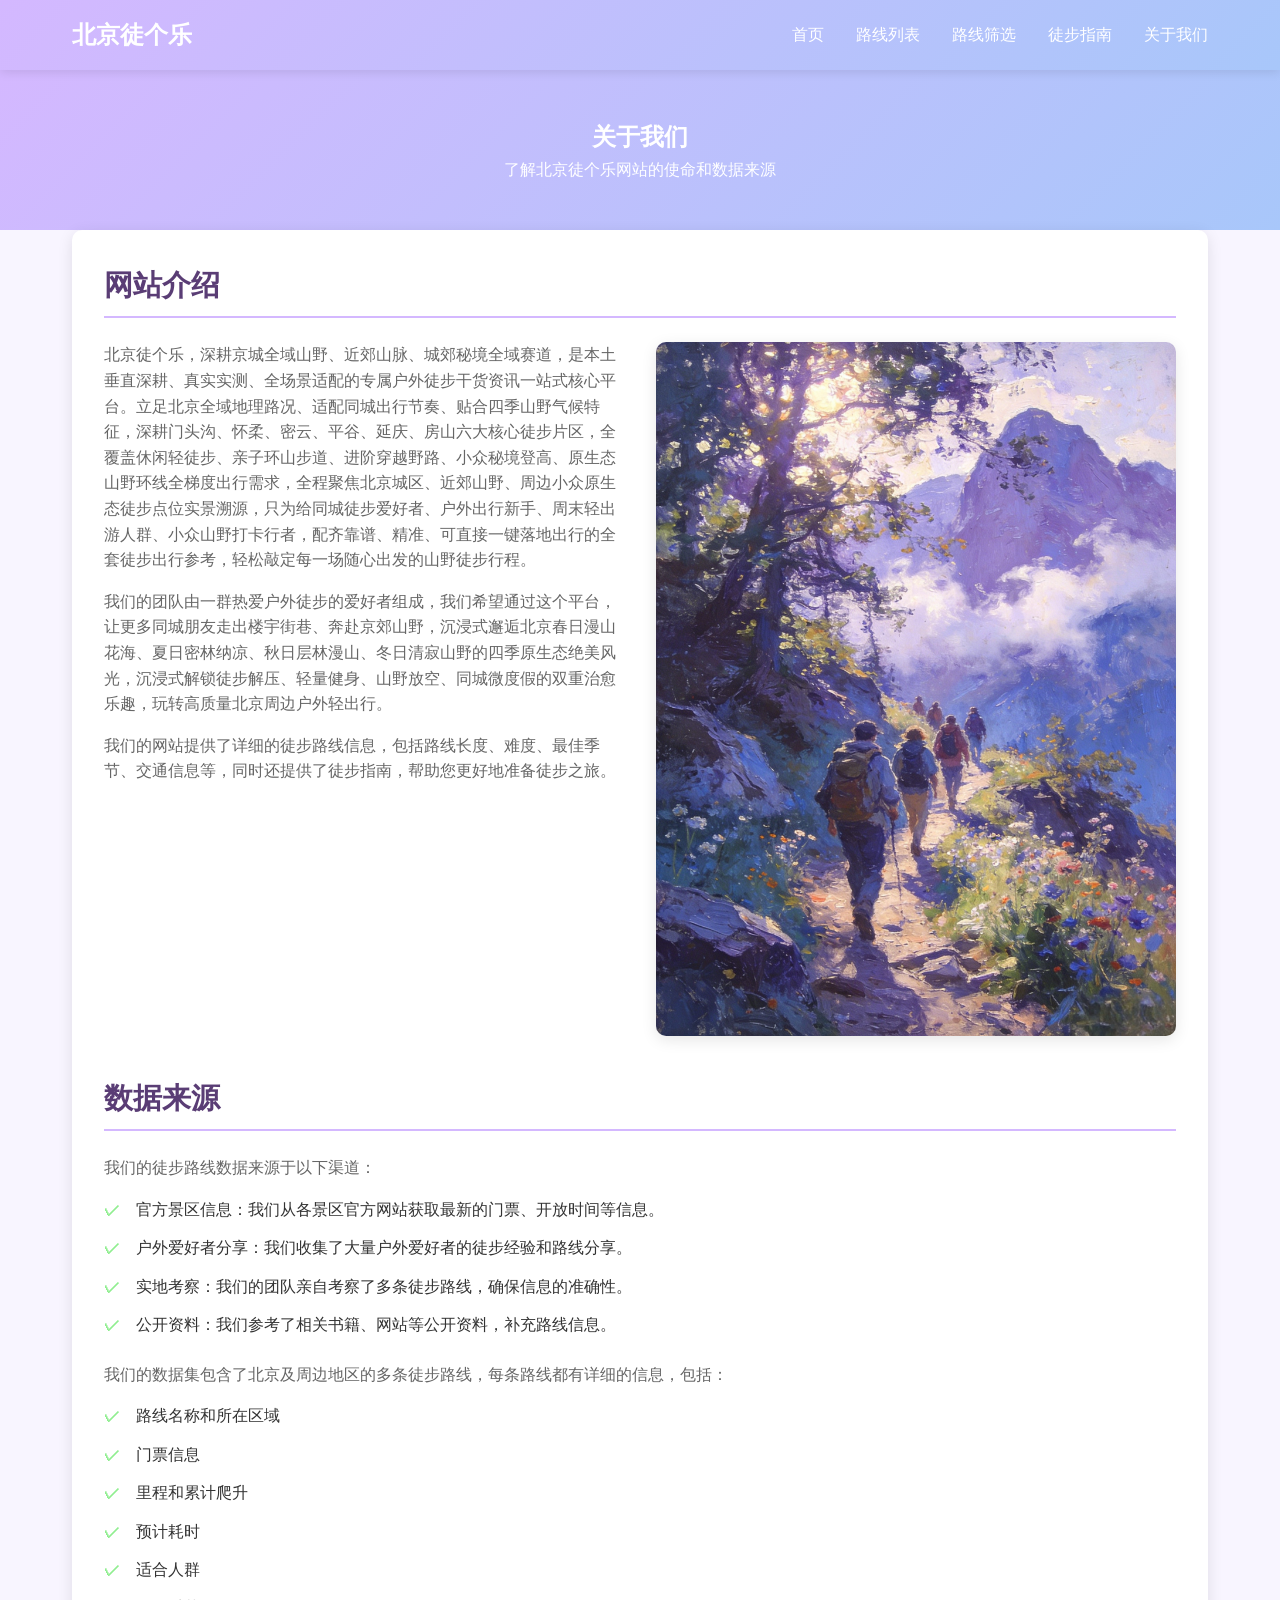
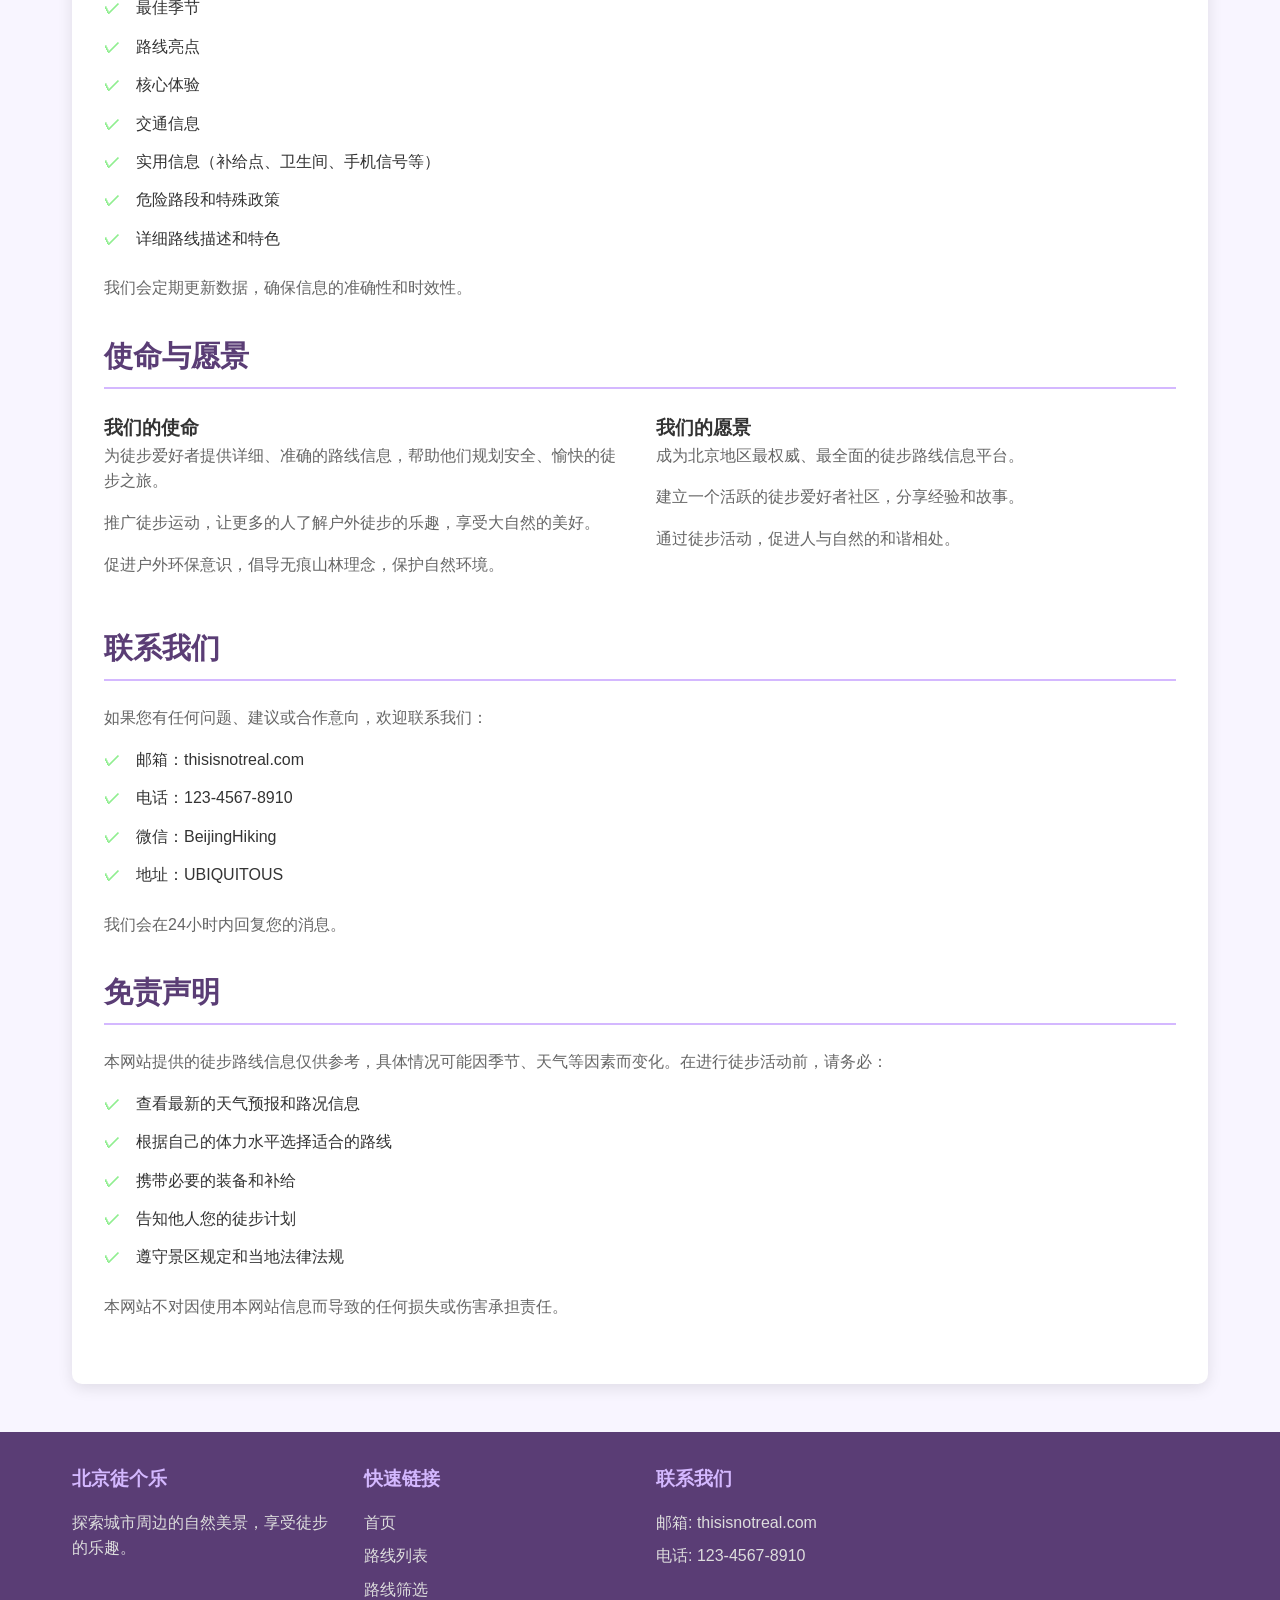
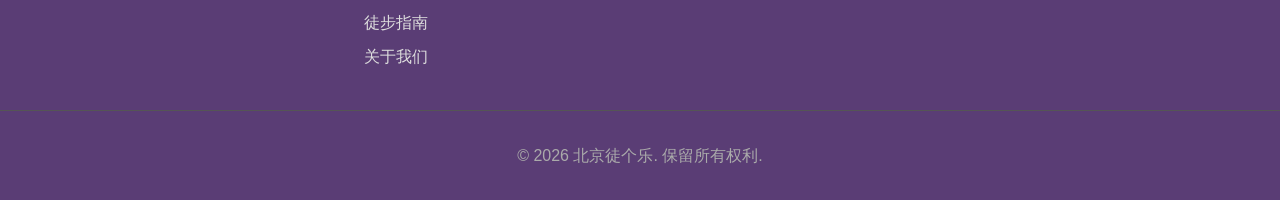
==== about.html @ 33d61e25 "首次上传网站文件" ====
<!DOCTYPE html>
<html lang="zh-CN">
<head>
    <meta charset="UTF-8">
    <meta name="viewport" content="width=device-width, initial-scale=1.0">
    <title>关于我们 - 北京徒个乐</title>
    <link rel="stylesheet" href="css/main.css">
    <link rel="icon" href="https://trae-api-cn.mchost.guru/api/ide/v1/text_to_image?prompt=hiking%20icon%20purple%20color&image_size=square">
</head>
<body>
    <!-- 导航栏 -->
    <header>
        <nav>
            <a href="index.html" class="logo">北京徒个乐</a>
            <ul class="nav-links">
                <li><a href="index.html">首页</a></li>
                <li><a href="routes.html">路线列表</a></li>
                <li><a href="filter.html">路线筛选</a></li>
                <li><a href="guide.html">徒步指南</a></li>
                <li><a href="about.html">关于我们</a></li>
            </ul>
        </nav>
    </header>

    <!-- 页面标题 -->
    <section style="background: linear-gradient(135deg, var(--primary-color), var(--secondary-color)); padding: 3rem 0; text-align: center; color: white;">
        <h1>关于我们</h1>
        <p>了解北京徒个乐网站的使命和数据来源</p>
    </section>

    <!-- 关于内容 -->
    <section class="container">
        <div class="about-container">
            <!-- 网站介绍 -->
            <div class="about-section">
                <h2>网站介绍</h2>
                <div style="display: flex; flex-wrap: wrap; gap: 2rem; margin-bottom: 2rem;">
                    <div style="flex: 1; min-width: 300px;">
                        <p>北京徒个乐，深耕京城全域山野、近郊山脉、城郊秘境全域赛道，是本土垂直深耕、真实实测、全场景适配的专属户外徒步干货资讯一站式核心平台。立足北京全域地理路况、适配同城出行节奏、贴合四季山野气候特征，深耕门头沟、怀柔、密云、平谷、延庆、房山六大核心徒步片区，全覆盖休闲轻徒步、亲子环山步道、进阶穿越野路、小众秘境登高、原生态山野环线全梯度出行需求，全程聚焦北京城区、近郊山野、周边小众原生态徒步点位实景溯源，只为给同城徒步爱好者、户外出行新手、周末轻出游人群、小众山野打卡行者，配齐靠谱、精准、可直接一键落地出行的全套徒步出行参考，轻松敲定每一场随心出发的山野徒步行程。</p>
                        <p>我们的团队由一群热爱户外徒步的爱好者组成，我们希望通过这个平台，让更多同城朋友走出楼宇街巷、奔赴京郊山野，沉浸式邂逅北京春日漫山花海、夏日密林纳凉、秋日层林漫山、冬日清寂山野的四季原生态绝美风光，沉浸式解锁徒步解压、轻量健身、山野放空、同城微度假的双重治愈乐趣，玩转高质量北京周边户外轻出行。</p>
                        <p>我们的网站提供了详细的徒步路线信息，包括路线长度、难度、最佳季节、交通信息等，同时还提供了徒步指南，帮助您更好地准备徒步之旅。</p>
                    </div>
                    <div style="flex: 1; min-width: 300px;">
                        <img src="pic9.jpg" alt="北京徒个乐团队" style="width: 100%; border-radius: 10px; box-shadow: 0 4px 15px rgba(0,0,0,0.1);">
                    </div>
                </div>
            </div>

            <!-- 数据来源 -->
            <div class="about-section">
                <h2>数据来源</h2>
                <p>我们的徒步路线数据来源于以下渠道：</p>
                <ul class="guide-list">
                    <li>官方景区信息：我们从各景区官方网站获取最新的门票、开放时间等信息。</li>
                    <li>户外爱好者分享：我们收集了大量户外爱好者的徒步经验和路线分享。</li>
                    <li>实地考察：我们的团队亲自考察了多条徒步路线，确保信息的准确性。</li>
                    <li>公开资料：我们参考了相关书籍、网站等公开资料，补充路线信息。</li>
                </ul>
                <p>我们的数据集包含了北京及周边地区的多条徒步路线，每条路线都有详细的信息，包括：</p>
                <ul class="guide-list">
                    <li>路线名称和所在区域</li>
                    <li>门票信息</li>
                    <li>里程和累计爬升</li>
                    <li>预计耗时</li>
                    <li>适合人群</li>
                    <li>最佳季节</li>
                    <li>路线亮点</li>
                    <li>核心体验</li>
                    <li>交通信息</li>
                    <li>实用信息（补给点、卫生间、手机信号等）</li>
                    <li>危险路段和特殊政策</li>
                    <li>详细路线描述和特色</li>
                </ul>
                <p>我们会定期更新数据，确保信息的准确性和时效性。</p>
            </div>

            <!-- 使命与愿景 -->
            <div class="about-section">
                <h2>使命与愿景</h2>
                <div style="display: flex; flex-wrap: wrap; gap: 2rem; margin-bottom: 2rem;">
                    <div style="flex: 1; min-width: 300px;">
                        <h3>我们的使命</h3>
                        <p>为徒步爱好者提供详细、准确的路线信息，帮助他们规划安全、愉快的徒步之旅。</p>
                        <p>推广徒步运动，让更多的人了解户外徒步的乐趣，享受大自然的美好。</p>
                        <p>促进户外环保意识，倡导无痕山林理念，保护自然环境。</p>
                    </div>
                    <div style="flex: 1; min-width: 300px;">
                        <h3>我们的愿景</h3>
                        <p>成为北京地区最权威、最全面的徒步路线信息平台。</p>
                        <p>建立一个活跃的徒步爱好者社区，分享经验和故事。</p>
                        <p>通过徒步活动，促进人与自然的和谐相处。</p>
                    </div>
                </div>
            </div>

            <!-- 联系我们 -->
            <div class="about-section">
                <h2>联系我们</h2>
                <p>如果您有任何问题、建议或合作意向，欢迎联系我们：</p>
                <ul class="guide-list">
                    <li>邮箱：thisisnotreal.com</li>
                    <li>电话：123-4567-8910</li>
                    <li>微信：BeijingHiking</li>
                    <li>地址：UBIQUITOUS</li>
                </ul>
                <p>我们会在24小时内回复您的消息。</p>
            </div>

            <!-- 免责声明 -->
            <div class="about-section">
                <h2>免责声明</h2>
                <p>本网站提供的徒步路线信息仅供参考，具体情况可能因季节、天气等因素而变化。在进行徒步活动前，请务必：</p>
                <ul class="guide-list">
                    <li>查看最新的天气预报和路况信息</li>
                    <li>根据自己的体力水平选择适合的路线</li>
                    <li>携带必要的装备和补给</li>
                    <li>告知他人您的徒步计划</li>
                    <li>遵守景区规定和当地法律法规</li>
                </ul>
                <p>本网站不对因使用本网站信息而导致的任何损失或伤害承担责任。</p>
            </div>
        </div>
    </section>

    <!-- 页脚 -->
    <footer>
        <div class="footer-content">
            <div class="footer-section">
                <h3>北京徒个乐</h3>
                <p>探索城市周边的自然美景，享受徒步的乐趣。</p>
            </div>
            <div class="footer-section">
                <h3>快速链接</h3>
                <a href="index.html">首页</a>
                <a href="routes.html">路线列表</a>
                <a href="filter.html">路线筛选</a>
                <a href="guide.html">徒步指南</a>
                <a href="about.html">关于我们</a>
            </div>
            <div class="footer-section">
                <h3>联系我们</h3>
                <p>邮箱: thisisnotreal.com</p>
                <p>电话: 123-4567-8910</p>
            </div>
        </div>
        <div class="footer-bottom">
            <p>&copy; 2026 北京徒个乐. 保留所有权利.</p>
        </div>
    </footer>

    <!-- 滚动到顶部按钮 -->
    <button id="scroll-to-top" style="position: fixed; bottom: 2rem; right: 2rem; background: var(--primary-color); color: white; border: none; border-radius: 50%; width: 50px; height: 50px; display: none; cursor: pointer; box-shadow: 0 4px 10px rgba(0,0,0,0.2); transition: all 0.3s ease;" onclick="scrollToTop()">↑</button>

    <!-- JavaScript -->
    <script src="js/main.js"></script>
</body>
</html>
---- css/main.css ----
/* 全局样式 */
* {
    margin: 0;
    padding: 0;
    box-sizing: border-box;
}

body {
    font-family: 'Segoe UI', Tahoma, Geneva, Verdana, sans-serif;
    line-height: 1.6;
    color: #333;
    background-color: #f8f5ff;
}

/* 主题颜色 */
:root {
    --primary-color: #d4b8ff;
    --secondary-color: #a8c7fa;
    --accent-color: #90ee90;
    --text-color: #333;
    --light-color: #f8f5ff;
    --dark-color: #5a3d75;
}

/* 导航栏 */
header {
    background: linear-gradient(135deg, var(--primary-color), var(--secondary-color));
    padding: 1rem 0;
    position: sticky;
    top: 0;
    z-index: 1000;
    box-shadow: 0 2px 10px rgba(0,0,0,0.1);
}

nav {
    max-width: 1200px;
    margin: 0 auto;
    padding: 0 2rem;
    display: flex;
    justify-content: space-between;
    align-items: center;
}

.logo {
    font-size: 1.5rem;
    font-weight: bold;
    color: white;
    text-decoration: none;
}

.nav-links {
    display: flex;
    list-style: none;
}

.nav-links li {
    margin-left: 2rem;
}

.nav-links a {
    color: white;
    text-decoration: none;
    transition: all 0.3s ease;
    font-weight: 500;
}

.nav-links a:hover {
    color: var(--accent-color);
}

/* 英雄区域 */
.hero {
    background: linear-gradient(135deg, var(--primary-color), var(--secondary-color));
    color: white;
    padding: 4rem 0;
    text-align: center;
}

.hero h1 {
    font-size: 3rem;
    margin-bottom: 1rem;
    text-shadow: 2px 2px 4px rgba(0,0,0,0.2);
}

.hero p {
    font-size: 1.2rem;
    max-width: 800px;
    margin: 0 auto 2rem;
}

/* 按钮样式 */
.btn {
    display: inline-block;
    background: var(--accent-color);
    color: var(--dark-color);
    padding: 0.8rem 2rem;
    border-radius: 50px;
    text-decoration: none;
    font-weight: bold;
    transition: all 0.3s ease;
    border: none;
    cursor: pointer;
}

.btn:hover {
    background: #7dd87d;
    transform: translateY(-2px);
    box-shadow: 0 4px 15px rgba(0,0,0,0.2);
}

/* 容器 */
.container {
    max-width: 1200px;
    margin: 0 auto;
    padding: 0 2rem;
}

/* 网格布局 */
.grid {
    display: grid;
    grid-template-columns: repeat(auto-fill, minmax(300px, 1fr));
    gap: 2rem;
    margin: 2rem 0;
}

/* 卡片样式 */
.card {
    background: white;
    border-radius: 10px;
    overflow: hidden;
    box-shadow: 0 4px 15px rgba(0,0,0,0.1);
    transition: all 0.3s ease;
    margin-bottom: 2rem;
    display: flex;
    flex-direction: column;
    height: 100%;
}

.card-content {
    flex: 1;
    display: flex;
    flex-direction: column;
}

.card-content .btn {
    margin-top: auto;
    align-self: flex-start;
}

.card:hover {
    transform: translateY(-5px);
    box-shadow: 0 10px 25px rgba(0,0,0,0.15);
}

.card-img {
    height: 200px;
    background-size: cover;
    background-position: center;
}

.card-content {
    padding: 1.5rem;
}

.card-title {
    font-size: 1.3rem;
    margin-bottom: 0.5rem;
    color: var(--dark-color);
}

.card-text {
    color: #666;
    margin-bottom: 1rem;
}

/* 路线列表 */
.route-list {
    list-style: none;
}

.route-item {
    background: white;
    border-radius: 10px;
    padding: 1.5rem;
    margin-bottom: 1rem;
    box-shadow: 0 2px 10px rgba(0,0,0,0.1);
    transition: all 0.3s ease;
}

.route-item:hover {
    transform: translateX(5px);
    box-shadow: 0 4px 15px rgba(0,0,0,0.15);
}

.route-item h3 {
    color: var(--dark-color);
    margin-bottom: 0.5rem;
}

.route-item p {
    color: #666;
    margin-bottom: 0.5rem;
}

.route-item .meta {
    display: flex;
    flex-wrap: wrap;
    gap: 1rem;
    margin-top: 1rem;
}

.route-item .meta span {
    background: var(--light-color);
    padding: 0.3rem 0.8rem;
    border-radius: 20px;
    font-size: 0.9rem;
    color: var(--dark-color);
}

/* 路线详情 */
.route-detail {
    background: white;
    border-radius: 10px;
    padding: 2rem;
    box-shadow: 0 4px 15px rgba(0,0,0,0.1);
}

.route-detail h2 {
    color: var(--dark-color);
    margin-bottom: 1.5rem;
    font-size: 2rem;
}

.route-detail-meta {
    display: grid;
    grid-template-columns: repeat(auto-fill, minmax(200px, 1fr));
    gap: 1rem;
    margin-bottom: 2rem;
}

.route-detail-meta div {
    background: var(--light-color);
    padding: 1rem;
    border-radius: 5px;
}

.route-detail-section {
    margin-bottom: 2rem;
}

.route-detail-section h3 {
    color: var(--dark-color);
    margin-bottom: 1rem;
    font-size: 1.3rem;
}

.route-detail-section p {
    color: #666;
    line-height: 1.8;
}

/* 筛选表单 */
.filter-form {
    background: white;
    padding: 2rem;
    border-radius: 10px;
    box-shadow: 0 2px 10px rgba(0,0,0,0.1);
    margin-bottom: 2rem;
    display: grid;
    grid-template-columns: repeat(auto-fill, minmax(250px, 1fr));
    gap: 1.5rem;
}

.filter-form .form-group {
    margin-bottom: 1rem;
}

.filter-form label {
    display: block;
    margin-bottom: 0.5rem;
    color: var(--dark-color);
    font-weight: 500;
}

.filter-form select,
.filter-form input {
    width: 100%;
    padding: 0.8rem;
    border: 1px solid #ddd;
    border-radius: 5px;
    font-size: 1rem;
}

.filter-form select:focus,
.filter-form input:focus {
    outline: none;
    border-color: var(--primary-color);
    box-shadow: 0 0 0 3px rgba(212, 184, 255, 0.2);
}

/* 指南页面 */
.guide-container {
    background: white;
    border-radius: 10px;
    overflow: hidden;
    box-shadow: 0 4px 15px rgba(0,0,0,0.1);
    padding: 2rem;
}

.guide-section {
    margin-bottom: 3rem;
}

.guide-section h2 {
    font-size: 1.8rem;
    margin-bottom: 1.5rem;
    color: var(--dark-color);
    border-bottom: 2px solid var(--primary-color);
    padding-bottom: 0.5rem;
}

.guide-section h3 {
    font-size: 1.3rem;
    margin-bottom: 1rem;
    color: var(--dark-color);
}

.guide-section p {
    color: #666;
    margin-bottom: 1rem;
}

.guide-list {
    list-style: none;
    margin-bottom: 1.5rem;
}

.guide-list li {
    margin-bottom: 0.8rem;
    padding-left: 2rem;
    position: relative;
}

.guide-list li:before {
    content: '✓';
    position: absolute;
    left: 0;
    color: var(--accent-color);
    font-weight: bold;
}

/* 关于页面 */
.about-container {
    background: white;
    border-radius: 10px;
    overflow: hidden;
    box-shadow: 0 4px 15px rgba(0,0,0,0.1);
    padding: 2rem;
}

.about-section {
    margin-bottom: 2rem;
}

.about-section h2 {
    font-size: 1.8rem;
    margin-bottom: 1.5rem;
    color: var(--dark-color);
    border-bottom: 2px solid var(--primary-color);
    padding-bottom: 0.5rem;
}

.about-section p {
    color: #666;
    margin-bottom: 1rem;
}

/* 页脚 */
footer {
    background: var(--dark-color);
    color: white;
    padding: 2rem 0;
    margin-top: 3rem;
}

.footer-content {
    max-width: 1200px;
    margin: 0 auto;
    padding: 0 2rem;
    display: grid;
    grid-template-columns: repeat(auto-fill, minmax(250px, 1fr));
    gap: 2rem;
}

.footer-section h3 {
    margin-bottom: 1rem;
    color: var(--primary-color);
}

.footer-section p,
.footer-section a {
    color: #ddd;
    text-decoration: none;
    margin-bottom: 0.5rem;
    display: block;
}

.footer-section a:hover {
    color: var(--accent-color);
}

.footer-bottom {
    text-align: center;
    padding-top: 2rem;
    margin-top: 2rem;
    border-top: 1px solid #555;
    color: #aaa;
}

/* 响应式设计 */
@media (max-width: 768px) {
    nav {
        flex-direction: column;
        padding: 1rem;
    }
    
    .nav-links {
        margin-top: 1rem;
        flex-wrap: wrap;
        justify-content: center;
    }
    
    .nav-links li {
        margin: 0.5rem;
    }
    
    .hero h1 {
        font-size: 2rem;
    }
    
    .hero p {
        font-size: 1rem;
    }
    
    .container {
        padding: 0 1rem;
    }
    
    .grid {
        grid-template-columns: 1fr;
    }
    
    .filter-form {
        grid-template-columns: 1fr;
    }
    
    .footer-content {
        grid-template-columns: 1fr;
        text-align: center;
    }
}

/* 动画效果 */
@keyframes fadeIn {
    from {
        opacity: 0;
        transform: translateY(20px);
    }
    to {
        opacity: 1;
        transform: translateY(0);
    }
}

.fade-in {
    animation: fadeIn 0.6s ease forwards;
}

/* 加载动画 */
.loading {
    display: flex;
    justify-content: center;
    align-items: center;
    height: 200px;
}

.loading-spinner {
    width: 40px;
    height: 40px;
    border: 4px solid var(--primary-color);
    border-top: 4px solid var(--dark-color);
    border-radius: 50%;
    animation: spin 1s linear infinite;
}

@keyframes spin {
    0% { transform: rotate(0deg); }
    100% { transform: rotate(360deg); }
}

/* 标签样式 */
.tag {
    display: inline-block;
    background: var(--secondary-color);
    color: white;
    padding: 0.3rem 0.8rem;
    border-radius: 20px;
    font-size: 0.8rem;
    margin-right: 0.5rem;
    margin-bottom: 0.5rem;
}

/* 搜索框 */
.search-container {
    margin-bottom: 2rem;
}

.search-input {
    width: 100%;
    padding: 1rem;
    border: 1px solid #ddd;
    border-radius: 50px;
    font-size: 1rem;
    box-shadow: 0 2px 10px rgba(0,0,0,0.1);
}

.search-input:focus {
    outline: none;
    border-color: var(--primary-color);
    box-shadow: 0 0 0 3px rgba(212, 184, 255, 0.2);
}

/* 分页 */
.pagination {
    display: flex;
    justify-content: center;
    margin-top: 2rem;
}

.pagination a {
    color: var(--dark-color);
    padding: 0.8rem 1.2rem;
    margin: 0 0.5rem;
    border: 1px solid #ddd;
    border-radius: 5px;
    text-decoration: none;
    transition: all 0.3s ease;
}

.pagination a:hover {
    background: var(--primary-color);
    color: white;
    border-color: var(--primary-color);
}

.pagination .active {
    background: var(--primary-color);
    color: white;
    border-color: var(--primary-color);
}

/* 表格样式 */
table {
    width: 100%;
    border-collapse: collapse;
    margin-bottom: 2rem;
}

table th,
table td {
    padding: 1rem;
    text-align: left;
    border-bottom: 1px solid #eee;
}

table th {
    background: var(--primary-color);
    color: white;
    font-weight: 500;
}

table tr:hover {
    background: #f5f5f5;
}

/* 警报样式 */
.alert {
    padding: 1rem;
    border-radius: 5px;
    margin-bottom: 1rem;
}

.alert-success {
    background: var(--accent-color);
    color: #2d5016;
}

.alert-info {
    background: var(--secondary-color);
    color: #1a365d;
}

.alert-warning {
    background: #f6e05e;
    color: #744210;
}

.alert-danger {
    background: #fc8181;
    color: #742a2a;
}

/* 鼠标拖尾特效 */
.cursor-particle {
    position: fixed;
    width: 6px;
    height: 6px;
    border-radius: 50%;
    pointer-events: none;
    z-index: 9999;
    animation: fadeOut 1s ease-out forwards;
}

@keyframes fadeOut {
    0% {
        opacity: 1;
        transform: scale(1);
    }
    100% {
        opacity: 0;
        transform: scale(0.3);
    }
}

/* 不同颜色的光点 */
.cursor-particle.purple {
    background: radial-gradient(circle, #d4b8ff 0%, #9b7fd4 100%);
    box-shadow: 0 0 6px #d4b8ff, 0 0 12px #9b7fd4;
}

.cursor-particle.blue {
    background: radial-gradient(circle, #a8c7fa 0%, #6a9fd4 100%);
    box-shadow: 0 0 6px #a8c7fa, 0 0 12px #6a9fd4;
}

.cursor-particle.cyan {
    background: radial-gradient(circle, #7dd3fc 0%, #38bdf8 100%);
    box-shadow: 0 0 6px #7dd3fc, 0 0 12px #38bdf8;
}

.cursor-particle.lavender {
    background: radial-gradient(circle, #c4b5fd 0%, #8b5cf6 100%);
    box-shadow: 0 0 6px #c4b5fd, 0 0 12px #8b5cf6;
}

.cursor-particle.indigo {
    background: radial-gradient(circle, #818cf8 0%, #6366f1 100%);
    box-shadow: 0 0 6px #818cf8, 0 0 12px #6366f1;
}
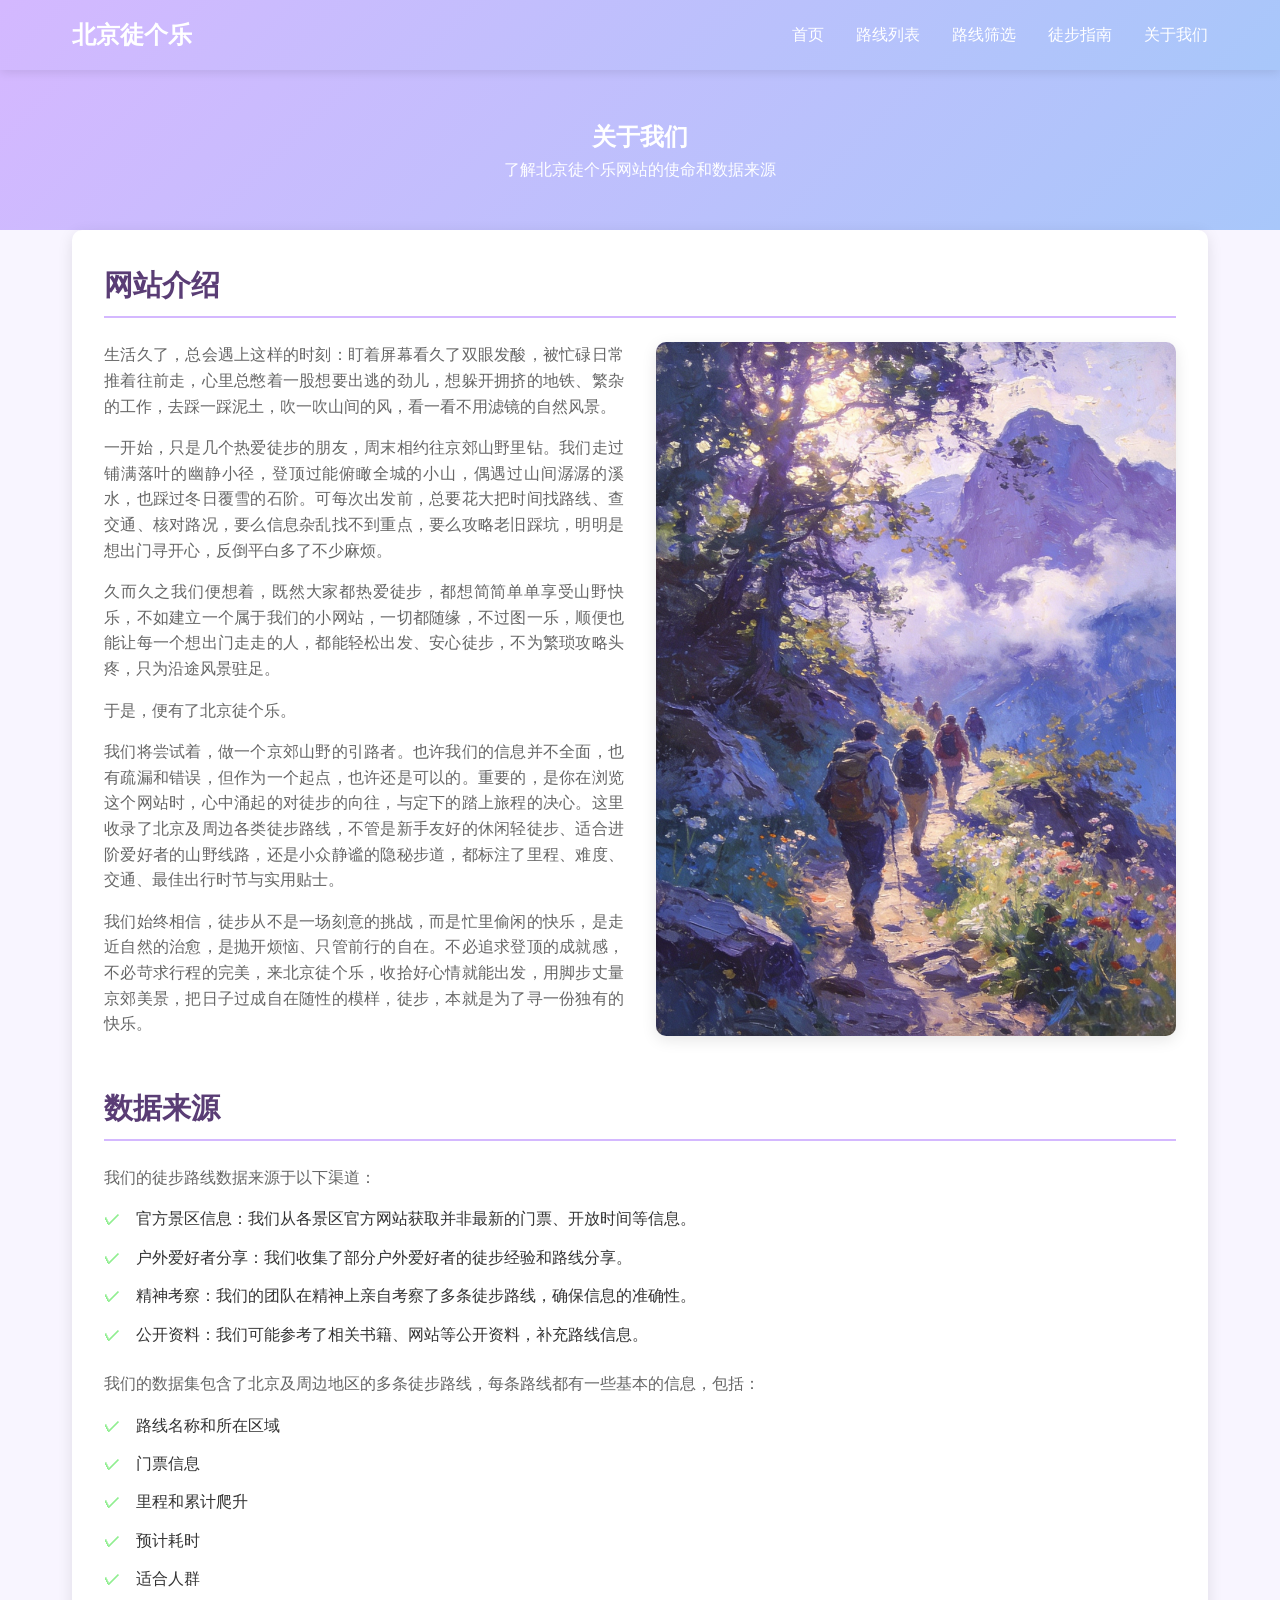
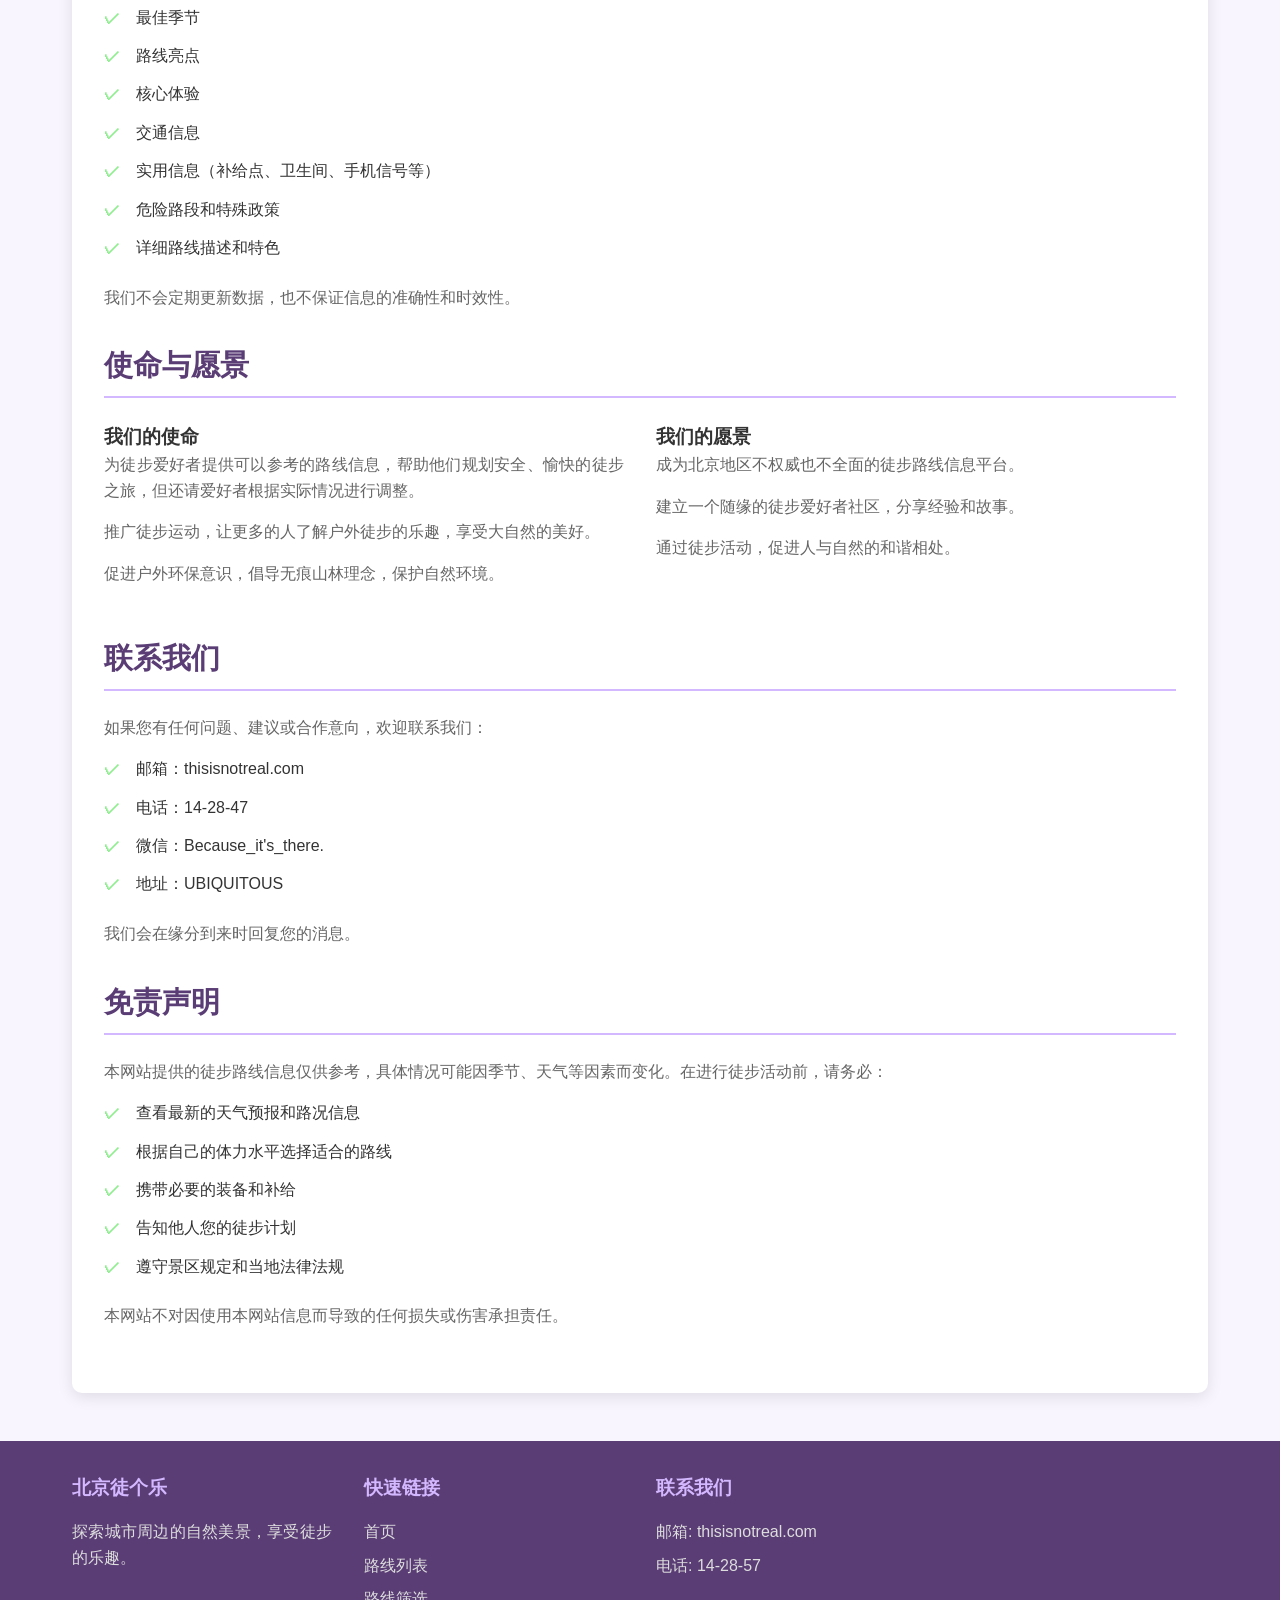
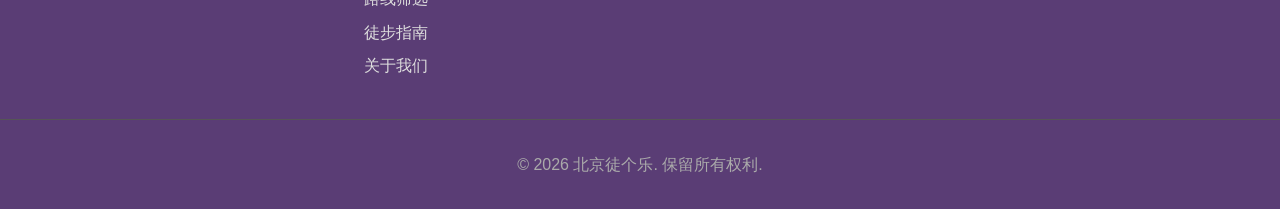
==== commit 8ea742a0: "更新了第一次修改-部分内容调整及两端对齐" ====
--- a/about.html
+++ b/about.html
@@ -36,9 +36,12 @@
                 <h2>网站介绍</h2>
                 <div style="display: flex; flex-wrap: wrap; gap: 2rem; margin-bottom: 2rem;">
                     <div style="flex: 1; min-width: 300px;">
-                        <p>北京徒个乐，深耕京城全域山野、近郊山脉、城郊秘境全域赛道，是本土垂直深耕、真实实测、全场景适配的专属户外徒步干货资讯一站式核心平台。立足北京全域地理路况、适配同城出行节奏、贴合四季山野气候特征，深耕门头沟、怀柔、密云、平谷、延庆、房山六大核心徒步片区，全覆盖休闲轻徒步、亲子环山步道、进阶穿越野路、小众秘境登高、原生态山野环线全梯度出行需求，全程聚焦北京城区、近郊山野、周边小众原生态徒步点位实景溯源，只为给同城徒步爱好者、户外出行新手、周末轻出游人群、小众山野打卡行者，配齐靠谱、精准、可直接一键落地出行的全套徒步出行参考，轻松敲定每一场随心出发的山野徒步行程。</p>
-                        <p>我们的团队由一群热爱户外徒步的爱好者组成，我们希望通过这个平台，让更多同城朋友走出楼宇街巷、奔赴京郊山野，沉浸式邂逅北京春日漫山花海、夏日密林纳凉、秋日层林漫山、冬日清寂山野的四季原生态绝美风光，沉浸式解锁徒步解压、轻量健身、山野放空、同城微度假的双重治愈乐趣，玩转高质量北京周边户外轻出行。</p>
-                        <p>我们的网站提供了详细的徒步路线信息，包括路线长度、难度、最佳季节、交通信息等，同时还提供了徒步指南，帮助您更好地准备徒步之旅。</p>
+                        <p>生活久了，总会遇上这样的时刻：盯着屏幕看久了双眼发酸，被忙碌日常推着往前走，心里总憋着一股想要出逃的劲儿，想躲开拥挤的地铁、繁杂的工作，去踩一踩泥土，吹一吹山间的风，看一看不用滤镜的自然风景。</p>
+                        <p>一开始，只是几个热爱徒步的朋友，周末相约往京郊山野里钻。我们走过铺满落叶的幽静小径，登顶过能俯瞰全城的小山，偶遇过山间潺潺的溪水，也踩过冬日覆雪的石阶。可每次出发前，总要花大把时间找路线、查交通、核对路况，要么信息杂乱找不到重点，要么攻略老旧踩坑，明明是想出门寻开心，反倒平白多了不少麻烦。</p>
+                        <p>久而久之我们便想着，既然大家都热爱徒步，都想简简单单享受山野快乐，不如建立一个属于我们的小网站，一切都随缘，不过图一乐，顺便也能让每一个想出门走走的人，都能轻松出发、安心徒步，不为繁琐攻略头疼，只为沿途风景驻足。</p>
+                        <p>于是，便有了北京徒个乐。</p>
+                        <p>我们将尝试着，做一个京郊山野的引路者。也许我们的信息并不全面，也有疏漏和错误，但作为一个起点，也许还是可以的。重要的，是你在浏览这个网站时，心中涌起的对徒步的向往，与定下的踏上旅程的决心。这里收录了北京及周边各类徒步路线，不管是新手友好的休闲轻徒步、适合进阶爱好者的山野线路，还是小众静谧的隐秘步道，都标注了里程、难度、交通、最佳出行时节与实用贴士。</p>
+                        <p>我们始终相信，徒步从不是一场刻意的挑战，而是忙里偷闲的快乐，是走近自然的治愈，是抛开烦恼、只管前行的自在。不必追求登顶的成就感，不必苛求行程的完美，来北京徒个乐，收拾好心情就能出发，用脚步丈量京郊美景，把日子过成自在随性的模样，徒步，本就是为了寻一份独有的快乐。</p>
                     </div>
                     <div style="flex: 1; min-width: 300px;">
                         <img src="pic9.jpg" alt="北京徒个乐团队" style="width: 100%; border-radius: 10px; box-shadow: 0 4px 15px rgba(0,0,0,0.1);">
@@ -51,12 +54,12 @@
                 <h2>数据来源</h2>
                 <p>我们的徒步路线数据来源于以下渠道：</p>
                 <ul class="guide-list">
-                    <li>官方景区信息：我们从各景区官方网站获取最新的门票、开放时间等信息。</li>
-                    <li>户外爱好者分享：我们收集了大量户外爱好者的徒步经验和路线分享。</li>
-                    <li>实地考察：我们的团队亲自考察了多条徒步路线，确保信息的准确性。</li>
-                    <li>公开资料：我们参考了相关书籍、网站等公开资料，补充路线信息。</li>
+                    <li>官方景区信息：我们从各景区官方网站获取并非最新的门票、开放时间等信息。</li>
+                    <li>户外爱好者分享：我们收集了部分户外爱好者的徒步经验和路线分享。</li>
+                    <li>精神考察：我们的团队在精神上亲自考察了多条徒步路线，确保信息的准确性。</li>
+                    <li>公开资料：我们可能参考了相关书籍、网站等公开资料，补充路线信息。</li>
                 </ul>
-                <p>我们的数据集包含了北京及周边地区的多条徒步路线，每条路线都有详细的信息，包括：</p>
+                <p>我们的数据集包含了北京及周边地区的多条徒步路线，每条路线都有一些基本的信息，包括：</p>
                 <ul class="guide-list">
                     <li>路线名称和所在区域</li>
                     <li>门票信息</li>
@@ -71,7 +74,7 @@
                     <li>危险路段和特殊政策</li>
                     <li>详细路线描述和特色</li>
                 </ul>
-                <p>我们会定期更新数据，确保信息的准确性和时效性。</p>
+                <p>我们不会定期更新数据，也不保证信息的准确性和时效性。</p>
             </div>
 
             <!-- 使命与愿景 -->
@@ -80,14 +83,14 @@
                 <div style="display: flex; flex-wrap: wrap; gap: 2rem; margin-bottom: 2rem;">
                     <div style="flex: 1; min-width: 300px;">
                         <h3>我们的使命</h3>
-                        <p>为徒步爱好者提供详细、准确的路线信息，帮助他们规划安全、愉快的徒步之旅。</p>
+                        <p>为徒步爱好者提供可以参考的路线信息，帮助他们规划安全、愉快的徒步之旅，但还请爱好者根据实际情况进行调整。</p>
                         <p>推广徒步运动，让更多的人了解户外徒步的乐趣，享受大自然的美好。</p>
                         <p>促进户外环保意识，倡导无痕山林理念，保护自然环境。</p>
                     </div>
                     <div style="flex: 1; min-width: 300px;">
                         <h3>我们的愿景</h3>
-                        <p>成为北京地区最权威、最全面的徒步路线信息平台。</p>
-                        <p>建立一个活跃的徒步爱好者社区，分享经验和故事。</p>
+                        <p>成为北京地区不权威也不全面的徒步路线信息平台。</p>
+                        <p>建立一个随缘的徒步爱好者社区，分享经验和故事。</p>
                         <p>通过徒步活动，促进人与自然的和谐相处。</p>
                     </div>
                 </div>
@@ -99,11 +102,11 @@
                 <p>如果您有任何问题、建议或合作意向，欢迎联系我们：</p>
                 <ul class="guide-list">
                     <li>邮箱：thisisnotreal.com</li>
-                    <li>电话：123-4567-8910</li>
-                    <li>微信：BeijingHiking</li>
+                    <li>电话：14-28-47</li>
+                    <li>微信：Because_it's_there.</li>
                     <li>地址：UBIQUITOUS</li>
                 </ul>
-                <p>我们会在24小时内回复您的消息。</p>
+                <p>我们会在缘分到来时回复您的消息。</p>
             </div>
 
             <!-- 免责声明 -->
@@ -140,7 +143,7 @@
             <div class="footer-section">
                 <h3>联系我们</h3>
                 <p>邮箱: thisisnotreal.com</p>
-                <p>电话: 123-4567-8910</p>
+                <p>电话: 14-28-57</p>
             </div>
         </div>
         <div class="footer-bottom">
--- a/css/main.css
+++ b/css/main.css
@@ -10,6 +10,7 @@
     line-height: 1.6;
     color: #333;
     background-color: #f8f5ff;
+    text-align: justify;
 }
 
 /* 主题颜色 */
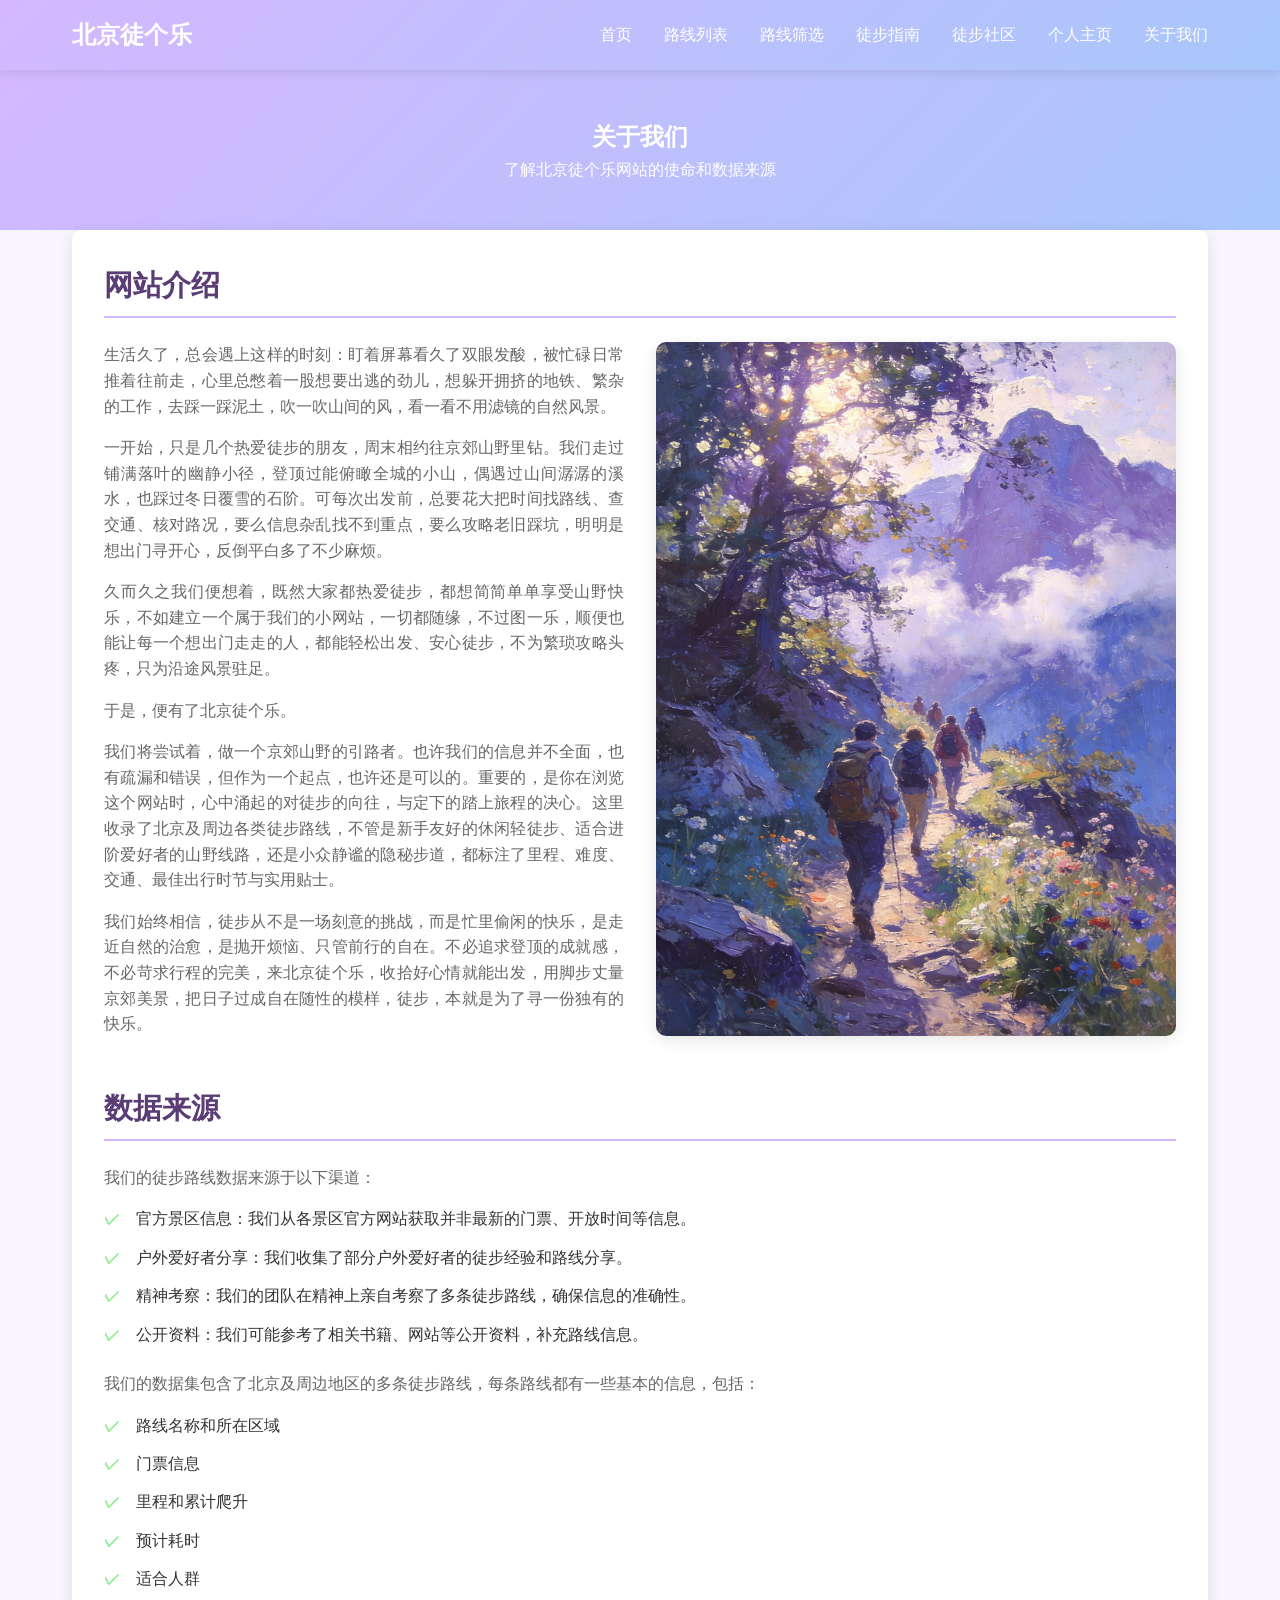
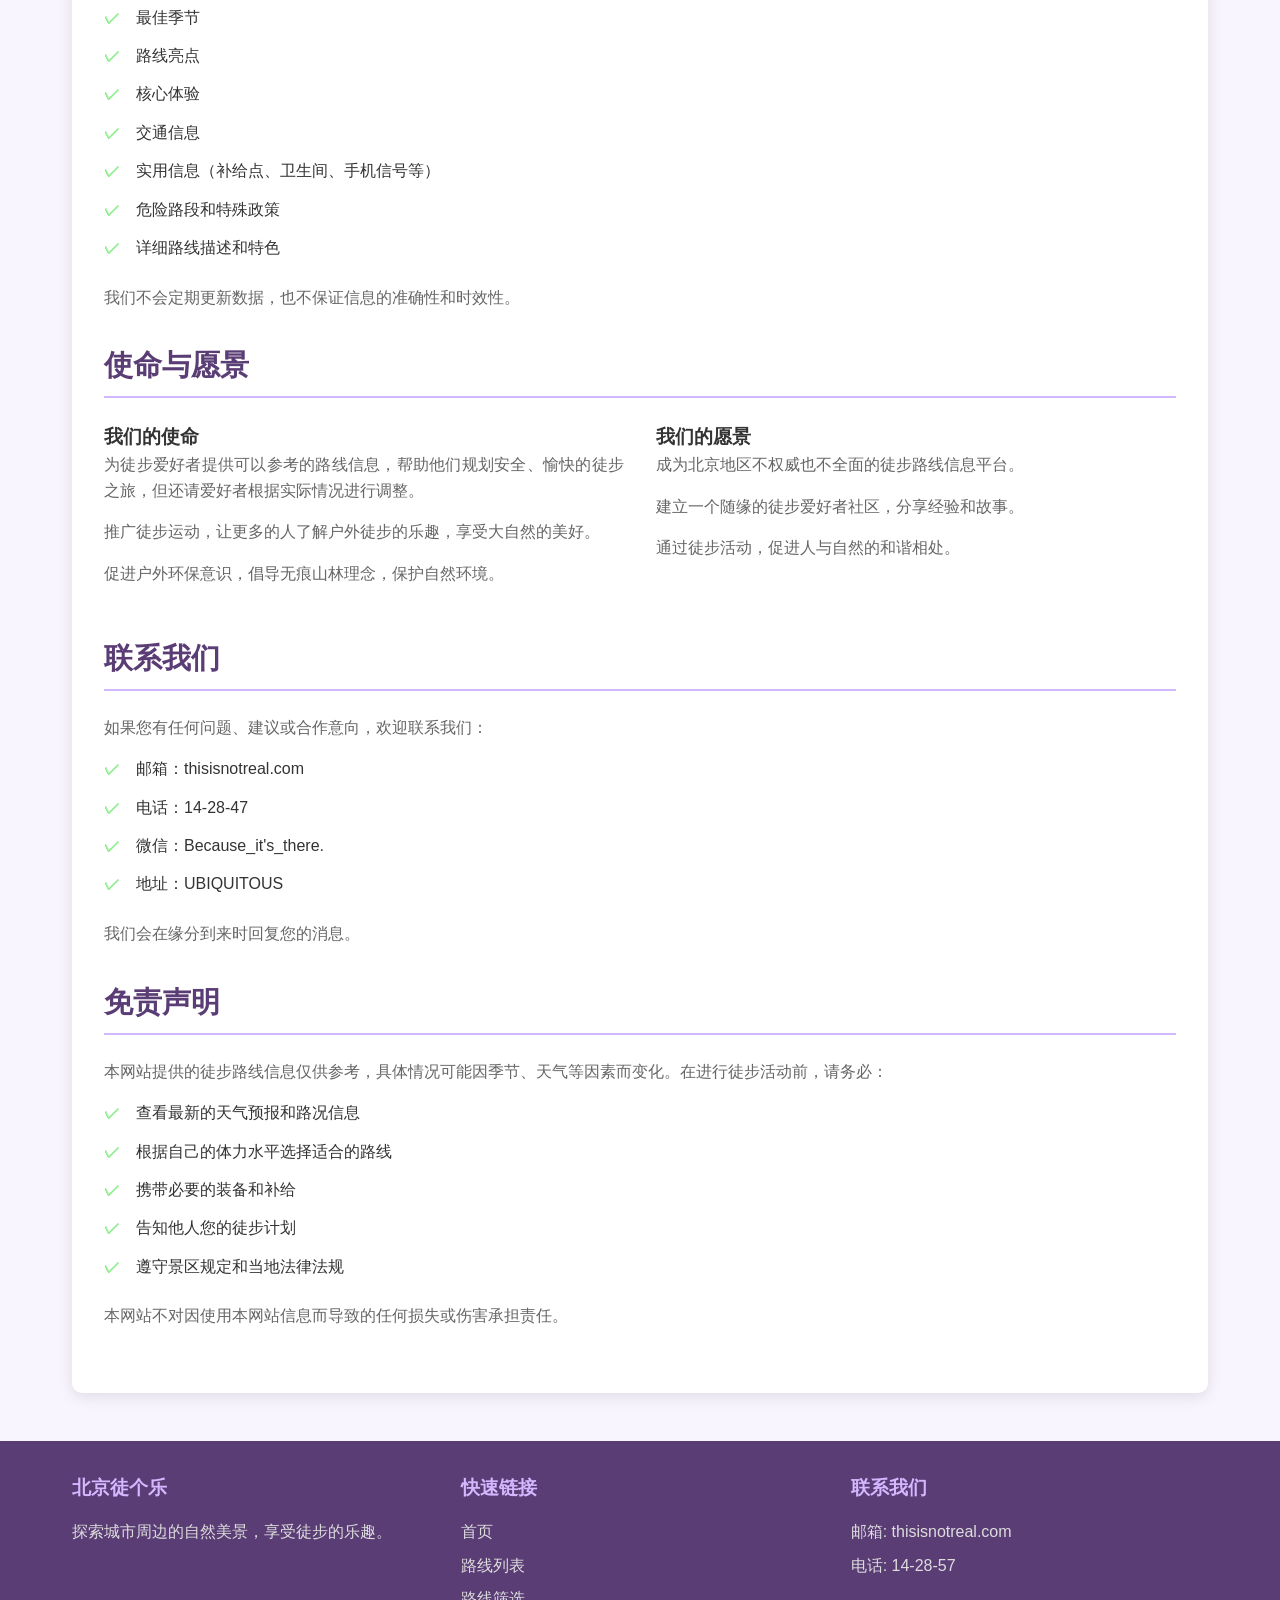
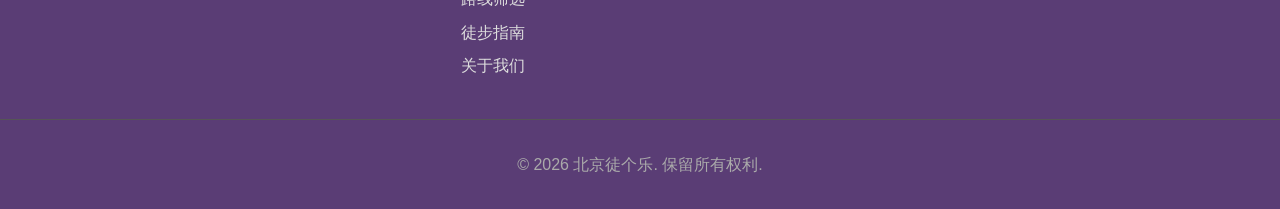
==== commit ef0a846a: "更新了社区等功能、并进行一些优化" ====
--- a/about.html
+++ b/about.html
@@ -17,6 +17,8 @@
                 <li><a href="routes.html">路线列表</a></li>
                 <li><a href="filter.html">路线筛选</a></li>
                 <li><a href="guide.html">徒步指南</a></li>
+                <li><a href="community.html">徒步社区</a></li>
+                <li><a href="profile.html">个人主页</a></li>
                 <li><a href="about.html">关于我们</a></li>
             </ul>
         </nav>
--- a/css/main.css
+++ b/css/main.css
@@ -268,11 +268,34 @@
     box-shadow: 0 2px 10px rgba(0,0,0,0.1);
     margin-bottom: 2rem;
     display: grid;
-    grid-template-columns: repeat(auto-fill, minmax(250px, 1fr));
+    grid-template-columns: repeat(auto-fill, minmax(300px, 1fr));
     gap: 1.5rem;
 }
 
-.filter-form .form-group {
+/* 筛选按钮 */
+.filter-btn {
+    background: #8a9aff;
+    color: white;
+    padding: 0.8rem 2rem;
+    border-radius: 50px;
+    text-decoration: none;
+    font-weight: bold;
+    transition: all 0.3s ease;
+    border: none;
+    cursor: pointer;
+    grid-column: 1 / -1;
+    justify-self: center;
+    margin-top: 1rem;
+}
+
+.filter-btn:hover {
+    background: #7a8aff;
+    transform: translateY(-2px);
+    box-shadow: 0 4px 15px rgba(0,0,0,0.2);
+}
+
+.filter-form .form-group,
+.filter-form .filter-group {
     margin-bottom: 1rem;
 }
 
@@ -389,7 +412,7 @@
     margin: 0 auto;
     padding: 0 2rem;
     display: grid;
-    grid-template-columns: repeat(auto-fill, minmax(250px, 1fr));
+    grid-template-columns: repeat(3, 1fr);
     gap: 2rem;
 }
 
@@ -657,4 +680,604 @@
 .cursor-particle.indigo {
     background: radial-gradient(circle, #818cf8 0%, #6366f1 100%);
     box-shadow: 0 0 6px #818cf8, 0 0 12px #6366f1;
+}
+
+/* 社区页面样式 */
+.community-layout {
+    display: grid;
+    grid-template-columns: 1fr 2fr;
+    gap: 2rem;
+    margin-top: 2rem;
+}
+
+.create-post-section {
+    background: white;
+    padding: 2rem;
+    border-radius: 10px;
+    box-shadow: 0 2px 10px rgba(0,0,0,0.1);
+    position: sticky;
+    top: 2rem;
+    height: fit-content;
+}
+
+.post-form .form-group {
+    margin-bottom: 1.5rem;
+}
+
+.post-form label {
+    display: block;
+    margin-bottom: 0.5rem;
+    color: var(--dark-color);
+    font-weight: 500;
+}
+
+.post-form input,
+.post-form textarea {
+    width: 100%;
+    padding: 0.8rem;
+    border: 1px solid #ddd;
+    border-radius: 5px;
+    font-size: 1rem;
+    font-family: inherit;
+}
+
+.post-form input:focus,
+.post-form textarea:focus {
+    outline: none;
+    border-color: var(--primary-color);
+    box-shadow: 0 0 0 3px rgba(212, 184, 255, 0.2);
+}
+
+.posts-section {
+    background: white;
+    padding: 2rem;
+    border-radius: 10px;
+    box-shadow: 0 2px 10px rgba(0,0,0,0.1);
+}
+
+.posts-header {
+    display: flex;
+    justify-content: space-between;
+    align-items: center;
+    margin-bottom: 2rem;
+    padding-bottom: 1rem;
+    border-bottom: 2px solid var(--primary-color);
+}
+
+.sort-buttons {
+    display: flex;
+    gap: 0.5rem;
+}
+
+.sort-btn {
+    padding: 0.5rem 1rem;
+    border: 1px solid var(--primary-color);
+    background: white;
+    color: var(--primary-color);
+    border-radius: 5px;
+    cursor: pointer;
+    transition: all 0.3s ease;
+}
+
+.sort-btn:hover {
+    background: var(--primary-color);
+    color: white;
+}
+
+.sort-btn.active {
+    background: var(--primary-color);
+    color: white;
+}
+
+.posts-list {
+    display: flex;
+    flex-direction: column;
+    gap: 1.5rem;
+}
+
+.post-card {
+    background: var(--light-color);
+    border-radius: 10px;
+    padding: 1.5rem;
+    transition: all 0.3s ease;
+}
+
+.post-card:hover {
+    box-shadow: 0 4px 15px rgba(0,0,0,0.1);
+    transform: translateY(-2px);
+}
+
+.post-header {
+    display: flex;
+    justify-content: space-between;
+    align-items: flex-start;
+    margin-bottom: 1rem;
+}
+
+.post-author {
+    display: flex;
+    align-items: center;
+    gap: 0.8rem;
+}
+
+.post-avatar {
+    width: 40px;
+    height: 40px;
+    border-radius: 50%;
+    background: var(--primary-color);
+    display: flex;
+    align-items: center;
+    justify-content: center;
+    color: white;
+    font-weight: bold;
+    font-size: 1.2rem;
+}
+
+.post-author-info h4 {
+    margin: 0;
+    color: var(--dark-color);
+    font-size: 1rem;
+}
+
+.post-author-info span {
+    color: #666;
+    font-size: 0.85rem;
+}
+
+.post-title {
+    font-size: 1.3rem;
+    color: var(--dark-color);
+    margin-bottom: 0.8rem;
+    font-weight: 600;
+}
+
+.post-content {
+    color: #333;
+    line-height: 1.6;
+    margin-bottom: 1rem;
+}
+
+.post-image {
+    width: 100%;
+    max-height: 400px;
+    object-fit: cover;
+    border-radius: 8px;
+    margin-bottom: 1rem;
+}
+
+.post-actions {
+    display: flex;
+    gap: 1rem;
+    padding-top: 1rem;
+    border-top: 1px solid #ddd;
+}
+
+.post-action-btn {
+    display: flex;
+    align-items: center;
+    gap: 0.5rem;
+    padding: 0.5rem 1rem;
+    border: none;
+    background: white;
+    color: #666;
+    border-radius: 20px;
+    cursor: pointer;
+    transition: all 0.3s ease;
+    font-size: 0.9rem;
+}
+
+.post-action-btn:hover {
+    background: var(--primary-color);
+    color: white;
+}
+
+.post-action-btn.liked {
+    background: #ff6b6b;
+    color: white;
+}
+
+.post-comments {
+    margin-top: 1rem;
+    padding-top: 1rem;
+    border-top: 1px solid #ddd;
+}
+
+.comment {
+    background: white;
+    padding: 0.8rem 1rem;
+    border-radius: 8px;
+    margin-bottom: 0.8rem;
+}
+
+.comment-header {
+    display: flex;
+    justify-content: space-between;
+    align-items: center;
+    margin-bottom: 0.5rem;
+}
+
+.comment-author {
+    font-weight: 600;
+    color: var(--dark-color);
+}
+
+.comment-time {
+    font-size: 0.8rem;
+    color: #999;
+}
+
+.comment-content {
+    color: #333;
+    line-height: 1.5;
+}
+
+.comment-form {
+    display: flex;
+    gap: 0.5rem;
+    margin-top: 1rem;
+}
+
+.comment-form input {
+    flex: 1;
+    padding: 0.6rem;
+    border: 1px solid #ddd;
+    border-radius: 20px;
+    font-size: 0.9rem;
+}
+
+.comment-form input:focus {
+    outline: none;
+    border-color: var(--primary-color);
+}
+
+.comment-form button {
+    padding: 0.6rem 1.2rem;
+    background: var(--primary-color);
+    color: white;
+    border: none;
+    border-radius: 20px;
+    cursor: pointer;
+    transition: all 0.3s ease;
+}
+
+.comment-form button:hover {
+    background: #b894e6;
+}
+
+/* 响应式设计 */
+@media (max-width: 768px) {
+    .community-layout {
+        grid-template-columns: 1fr;
+    }
+    
+    .create-post-section {
+        position: static;
+    }
+    
+    .posts-header {
+        flex-direction: column;
+        gap: 1rem;
+        align-items: flex-start;
+    }
+}
+
+/* 注册页面样式 */
+.register-container {
+    max-width: 800px;
+    margin: 2rem auto;
+    background: white;
+    border-radius: 10px;
+    box-shadow: 0 2px 10px rgba(0,0,0,0.1);
+    overflow: hidden;
+}
+
+.register-form-container {
+    padding: 3rem;
+}
+
+.register-form .form-group {
+    margin-bottom: 1.5rem;
+}
+
+.register-form label {
+    display: block;
+    margin-bottom: 0.5rem;
+    color: var(--dark-color);
+    font-weight: 500;
+}
+
+.register-form input,
+.register-form select,
+.register-form textarea {
+    width: 100%;
+    padding: 0.8rem;
+    border: 1px solid #ddd;
+    border-radius: 5px;
+    font-size: 1rem;
+    font-family: inherit;
+}
+
+.register-form input:focus,
+.register-form select:focus,
+.register-form textarea:focus {
+    outline: none;
+    border-color: var(--primary-color);
+    box-shadow: 0 0 0 3px rgba(212, 184, 255, 0.2);
+}
+
+.gender-options {
+    display: flex;
+    gap: 2rem;
+    margin-top: 0.5rem;
+}
+
+.gender-options label {
+    display: flex;
+    align-items: center;
+    gap: 0.5rem;
+    font-weight: normal;
+    cursor: pointer;
+}
+
+.gender-options input[type="radio"] {
+    width: auto;
+}
+
+/* 个人主页样式 */
+.profile-container {
+    max-width: 1000px;
+    margin: 2rem auto;
+    background: white;
+    border-radius: 10px;
+    box-shadow: 0 2px 10px rgba(0,0,0,0.1);
+    overflow: hidden;
+}
+
+.profile-header {
+    background: linear-gradient(135deg, var(--primary-color), var(--secondary-color));
+    color: white;
+    padding: 3rem;
+    display: flex;
+    align-items: center;
+    gap: 2rem;
+}
+
+.profile-avatar {
+    flex-shrink: 0;
+}
+
+.avatar {
+    width: 120px;
+    height: 120px;
+    border-radius: 50%;
+    background: white;
+    color: var(--primary-color);
+    display: flex;
+    align-items: center;
+    justify-content: center;
+    font-size: 3rem;
+    font-weight: bold;
+    box-shadow: 0 4px 15px rgba(0,0,0,0.2);
+}
+
+.profile-info {
+    flex: 1;
+}
+
+.profile-info h2 {
+    margin: 0 0 0.5rem 0;
+    font-size: 2rem;
+}
+
+.user-title {
+    margin: 0 0 1rem 0;
+    font-size: 1.1rem;
+    opacity: 0.9;
+}
+
+.profile-actions {
+    display: flex;
+    gap: 1rem;
+}
+
+.profile-content {
+    padding: 3rem;
+}
+
+.profile-settings {
+    margin-bottom: 2rem;
+    padding: 1.5rem;
+    background: var(--light-color);
+    border-radius: 10px;
+}
+
+.profile-settings h3 {
+    margin-bottom: 1rem;
+    color: var(--dark-color);
+}
+
+.setting-item {
+    display: flex;
+    align-items: center;
+    gap: 1rem;
+}
+
+.setting-item label {
+    display: flex;
+    align-items: center;
+    gap: 0.5rem;
+    cursor: pointer;
+    font-weight: 500;
+}
+
+.setting-item input[type="checkbox"] {
+    width: auto;
+    transform: scale(1.2);
+}
+
+.personal-info {
+    margin-bottom: 2rem;
+    padding: 1.5rem;
+    background: var(--light-color);
+    border-radius: 10px;
+}
+
+.personal-info h3 {
+    margin-bottom: 1.5rem;
+    color: var(--dark-color);
+}
+
+.info-grid {
+    display: grid;
+    grid-template-columns: repeat(auto-fill, minmax(250px, 1fr));
+    gap: 1.5rem;
+}
+
+.info-item {
+    display: flex;
+    flex-direction: column;
+    gap: 0.3rem;
+}
+
+.info-item strong {
+    color: var(--dark-color);
+    font-size: 0.9rem;
+}
+
+.empty-profile {
+    text-align: center;
+    padding: 4rem 2rem;
+    background: var(--light-color);
+    border-radius: 10px;
+    margin-bottom: 2rem;
+}
+
+.empty-profile h3 {
+    font-size: 1.5rem;
+    color: var(--primary-color);
+    margin-bottom: 1rem;
+}
+
+.profile-posts {
+    margin-top: 2rem;
+}
+
+.profile-posts h3 {
+    margin-bottom: 1.5rem;
+    color: var(--dark-color);
+}
+
+.user-posts {
+    display: flex;
+    flex-direction: column;
+    gap: 1.5rem;
+}
+
+/* 模态框样式 */
+.modal {
+    position: fixed;
+    top: 0;
+    left: 0;
+    width: 100%;
+    height: 100%;
+    background: rgba(0,0,0,0.5);
+    display: flex;
+    align-items: center;
+    justify-content: center;
+    z-index: 1000;
+}
+
+.modal-content {
+    background: white;
+    border-radius: 10px;
+    width: 90%;
+    max-width: 600px;
+    max-height: 90vh;
+    overflow-y: auto;
+    box-shadow: 0 10px 30px rgba(0,0,0,0.3);
+}
+
+.modal-header {
+    display: flex;
+    justify-content: space-between;
+    align-items: center;
+    padding: 1.5rem 2rem;
+    border-bottom: 1px solid #ddd;
+}
+
+.modal-header h3 {
+    margin: 0;
+    color: var(--dark-color);
+}
+
+.close-btn {
+    background: none;
+    border: none;
+    font-size: 1.5rem;
+    cursor: pointer;
+    color: #666;
+}
+
+.edit-form {
+    padding: 2rem;
+}
+
+.edit-form .form-group {
+    margin-bottom: 1.5rem;
+}
+
+.edit-form label {
+    display: block;
+    margin-bottom: 0.5rem;
+    color: var(--dark-color);
+    font-weight: 500;
+}
+
+.edit-form input,
+.edit-form select,
+.edit-form textarea {
+    width: 100%;
+    padding: 0.8rem;
+    border: 1px solid #ddd;
+    border-radius: 5px;
+    font-size: 1rem;
+    font-family: inherit;
+}
+
+.edit-form input:focus,
+.edit-form select:focus,
+.edit-form textarea:focus {
+    outline: none;
+    border-color: var(--primary-color);
+    box-shadow: 0 0 0 3px rgba(212, 184, 255, 0.2);
+}
+
+/* 响应式设计 */
+@media (max-width: 768px) {
+    .register-form-container {
+        padding: 2rem;
+    }
+    
+    .profile-header {
+        flex-direction: column;
+        text-align: center;
+        padding: 2rem;
+    }
+    
+    .profile-actions {
+        justify-content: center;
+    }
+    
+    .profile-content {
+        padding: 2rem;
+    }
+    
+    .info-grid {
+        grid-template-columns: 1fr;
+    }
+    
+    .gender-options {
+        flex-direction: column;
+        gap: 1rem;
+    }
 }
